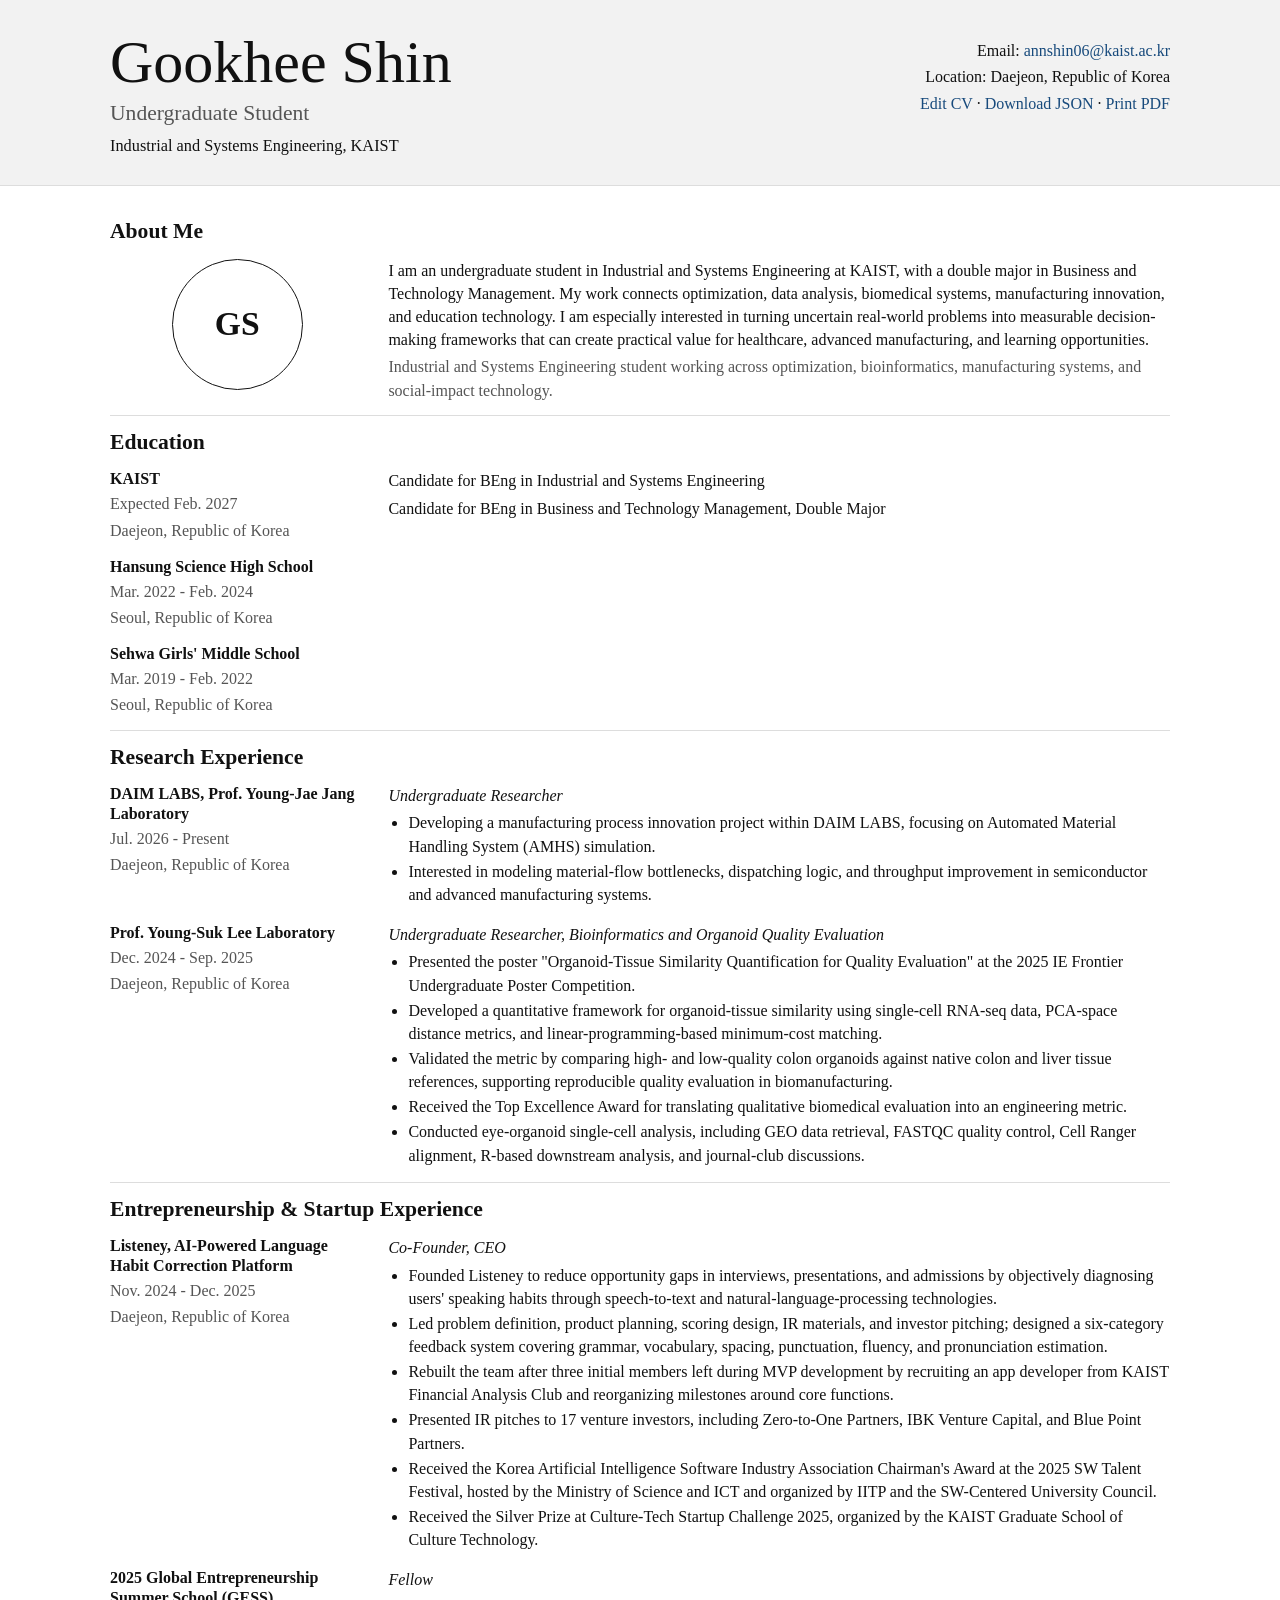
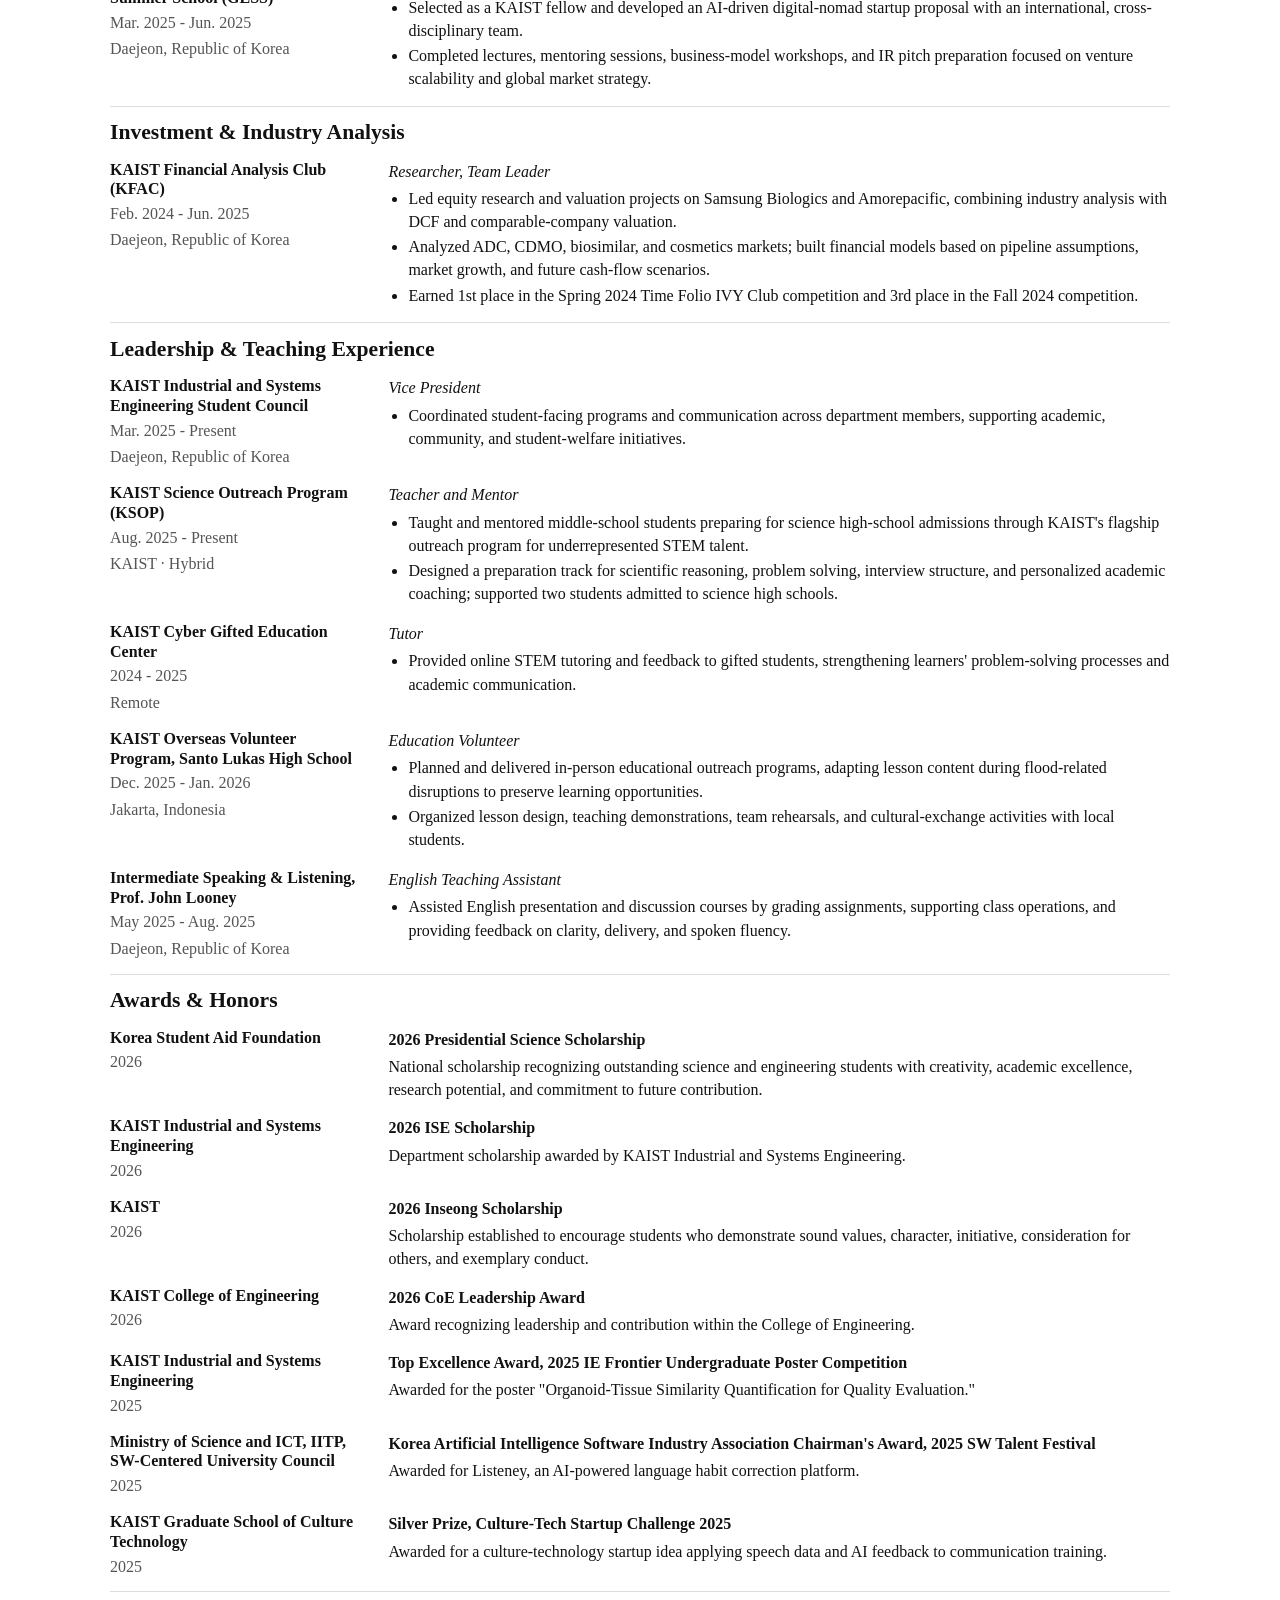
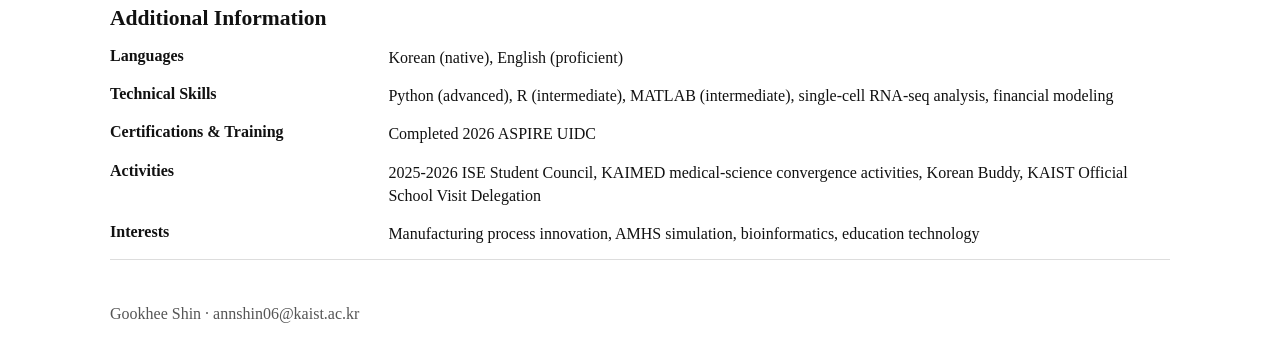
==== index.html @ 87520b7d "Initial academic CV site" ====
<!doctype html>
<html lang="en">
  <head>
    <meta charset="utf-8" />
    <meta name="viewport" content="width=device-width, initial-scale=1" />
    <title>Gookhee Shin_CV</title>
    <meta
      name="description"
      content="Academic CV website of Gookhee Shin, KAIST Industrial and Systems Engineering student."
    />
    <link rel="stylesheet" href="style.css" />
  </head>
  <body>
    <header class="site-header">
      <div class="container header-grid">
        <div class="header-left">
          <h1>Gookhee Shin</h1>
          <p class="subtitle">Undergraduate Student</p>
          <p class="affiliation">Industrial and Systems Engineering, KAIST</p>
        </div>
        <div class="header-right">
          <p>Email: <a href="mailto:annshin06@kaist.ac.kr">annshin06@kaist.ac.kr</a></p>
          <p>Location: Daejeon, Republic of Korea</p>
          <p class="no-print">
            <a href="editor.html">Edit CV</a>
            <span aria-hidden="true"> · </span>
            <button id="downloadJson" type="button">Download JSON</button>
            <span aria-hidden="true"> · </span>
            <button type="button" onclick="window.print()">Print PDF</button>
          </p>
        </div>
      </div>
    </header>

    <main class="page-content" aria-label="Content">
      <article id="cv" aria-live="polite"></article>
    </main>

    <footer class="site-footer">
      <div class="container">
        <p>Gookhee Shin · annshin06@kaist.ac.kr</p>
      </div>
    </footer>

    <script src="app.js"></script>
  </body>
</html>
---- style.css ----
:root {
  color-scheme: light;
  --paper: #ffffff;
  --ink: #111111;
  --muted: #555555;
  --line: #dddddd;
  --header: #f2f2f2;
  --link: #174a7c;
  --focus: #805500;
}

* {
  box-sizing: border-box;
}

html {
  scroll-behavior: smooth;
}

body {
  margin: 0;
  background: var(--paper);
  color: var(--ink);
  font-family: "Times New Roman", Times, serif;
  font-size: 16px;
  line-height: 1.45;
}

a {
  color: var(--link);
  text-decoration: none;
}

a:hover {
  text-decoration: underline;
}

button {
  padding: 0;
  border: 0;
  background: transparent;
  color: var(--link);
  font: inherit;
  cursor: pointer;
}

button:hover {
  text-decoration: underline;
}

button:focus-visible,
a:focus-visible,
textarea:focus-visible {
  outline: 3px solid var(--focus);
  outline-offset: 2px;
}

.container {
  width: min(100% - 2rem, 1060px);
  margin: 0 auto;
}

.site-header {
  padding: 2rem 0 1.7rem;
  border-bottom: 1px solid var(--line);
  background: var(--header);
}

.header-grid {
  display: grid;
  grid-template-columns: minmax(0, 1fr) minmax(16rem, 22rem);
  gap: 2rem;
  align-items: start;
}

.header-left h1 {
  margin: 0;
  font-size: clamp(2.3rem, 5vw, 3.75rem);
  line-height: 1;
  font-weight: 400;
  letter-spacing: 0;
}

.subtitle {
  margin: 0.35rem 0 0;
  font-size: 1.35rem;
  color: var(--muted);
}

.affiliation {
  margin: 0.3rem 0 0;
  font-size: 1.02rem;
}

.header-right {
  padding-top: 0.2rem;
  text-align: right;
}

.header-right p {
  margin: 0.22rem 0;
}

.page-content {
  padding: 1.25rem 0 1.6rem;
}

.list-container {
  padding: 0.85rem 0;
  border-bottom: 1px solid var(--line);
}

.list-container h3 {
  margin: 0 0 0.85rem;
  font-size: 1.35rem;
  line-height: 1.2;
  font-weight: 700;
}

.row {
  display: grid;
  grid-template-columns: minmax(10rem, 24%) minmax(0, 1fr);
  gap: 1.5rem;
}

.layout + .layout {
  margin-top: 0.95rem;
}

.details h4,
.details p,
.content p {
  margin: 0;
}

.details h4 {
  font-size: 1rem;
  line-height: 1.22;
}

.details p {
  margin-top: 0.2rem;
  color: var(--muted);
}

.content p + p {
  margin-top: 0.25rem;
}

.content ul {
  margin: 0.25rem 0 0;
  padding-left: 1.25rem;
}

.content li {
  margin: 0.12rem 0;
}

.about-row {
  align-items: start;
}

.profile-visual {
  display: flex;
  justify-content: center;
}

.profile-img,
.monogram {
  display: grid;
  place-items: center;
  width: 8.2rem;
  height: 8.2rem;
  border: 1px solid var(--ink);
  border-radius: 50%;
  color: var(--ink);
  background: #ffffff;
  font-size: 2.1rem;
  font-weight: 700;
}

.muted {
  color: var(--muted);
}

.compact {
  margin-top: 0.45rem;
}

.site-footer {
  padding: 1rem 0 1.5rem;
  color: var(--muted);
}

.site-footer p {
  margin: 0;
}

.error {
  color: #8a1f1f;
  font-family: ui-sans-serif, system-ui, -apple-system, BlinkMacSystemFont, "Segoe UI", sans-serif;
}

.toolbar {
  position: sticky;
  top: 0;
  z-index: 10;
  display: flex;
  align-items: center;
  justify-content: space-between;
  gap: 1rem;
  padding: 0.75rem clamp(1rem, 3vw, 2rem);
  border-bottom: 1px solid var(--line);
  background: rgba(255, 255, 255, 0.96);
  backdrop-filter: blur(8px);
  font-family: ui-sans-serif, system-ui, -apple-system, BlinkMacSystemFont, "Segoe UI", sans-serif;
}

.brand {
  display: inline-flex;
  align-items: center;
  gap: 0.65rem;
  color: var(--ink);
  text-decoration: none;
  font-weight: 700;
}

.monogram {
  width: 2.15rem;
  height: 2.15rem;
  font-family: "Times New Roman", Times, serif;
  font-size: 0.95rem;
}

.actions {
  display: flex;
  flex-wrap: wrap;
  gap: 0.5rem;
  justify-content: flex-end;
}

.button {
  display: inline-flex;
  align-items: center;
  gap: 0.4rem;
  min-height: 2.35rem;
  padding: 0.45rem 0.7rem;
  border: 1px solid #b9b9b9;
  border-radius: 4px;
  background: #ffffff;
  color: var(--ink);
  font: 700 0.9rem/1 ui-sans-serif, system-ui, -apple-system, BlinkMacSystemFont, "Segoe UI", sans-serif;
  text-decoration: none;
}

.button.primary {
  border-color: var(--ink);
  background: var(--ink);
  color: #ffffff;
}

.button svg {
  width: 1rem;
  height: 1rem;
  fill: none;
  stroke: currentColor;
  stroke-width: 2;
  stroke-linecap: round;
  stroke-linejoin: round;
}

.editor-body {
  background: #f4f4f4;
}

.editor-layout {
  display: grid;
  grid-template-columns: minmax(0, 1fr) minmax(16rem, 22rem);
  gap: 1rem;
  padding: clamp(1rem, 3vw, 2rem);
}

.editor-panel,
.help-panel {
  border: 1px solid #d5d5d5;
  border-radius: 6px;
  background: #ffffff;
  padding: 1rem;
}

.editor-header {
  display: flex;
  align-items: start;
  justify-content: space-between;
  gap: 1rem;
}

.editor-panel h1,
.help-panel h2 {
  margin: 0;
  font-family: ui-sans-serif, system-ui, -apple-system, BlinkMacSystemFont, "Segoe UI", sans-serif;
  font-size: 1.25rem;
}

.editor-panel p,
.help-panel li,
.status {
  font-family: ui-sans-serif, system-ui, -apple-system, BlinkMacSystemFont, "Segoe UI", sans-serif;
}

.editor-panel p {
  margin: 0.35rem 0 0;
  color: var(--muted);
}

.help-panel ol {
  margin: 0.75rem 0 0;
  padding-left: 1.25rem;
}

textarea {
  width: 100%;
  min-height: 70vh;
  margin-top: 1rem;
  padding: 1rem;
  border: 1px solid #c7c7c7;
  border-radius: 4px;
  resize: vertical;
  font: 0.9rem/1.5 ui-monospace, SFMono-Regular, Menlo, Consolas, "Liberation Mono", monospace;
  color: var(--ink);
  background: #ffffff;
}

.status {
  min-height: 1.25rem;
}

.status[data-state="ok"] {
  color: #155e38;
}

.status[data-state="error"] {
  color: #8a1f1f;
}

@media (max-width: 780px) {
  .header-grid,
  .row,
  .editor-layout {
    grid-template-columns: 1fr;
  }

  .header-right {
    text-align: left;
  }

  .profile-visual {
    justify-content: flex-start;
  }

  .profile-img {
    width: 6rem;
    height: 6rem;
    font-size: 1.5rem;
  }

  .toolbar,
  .editor-header {
    align-items: stretch;
    flex-direction: column;
  }

  .actions {
    justify-content: flex-start;
  }
}

@media print {
  body {
    font-size: 11pt;
  }

  .site-header {
    padding: 0 0 0.35in;
    background: #ffffff;
  }

  .container {
    width: 100%;
  }

  .page-content {
    padding: 0;
  }

  .list-container {
    padding: 0.18in 0;
  }

  .no-print,
  .site-footer,
  .toolbar {
    display: none !important;
  }

  a {
    color: var(--ink);
  }
}
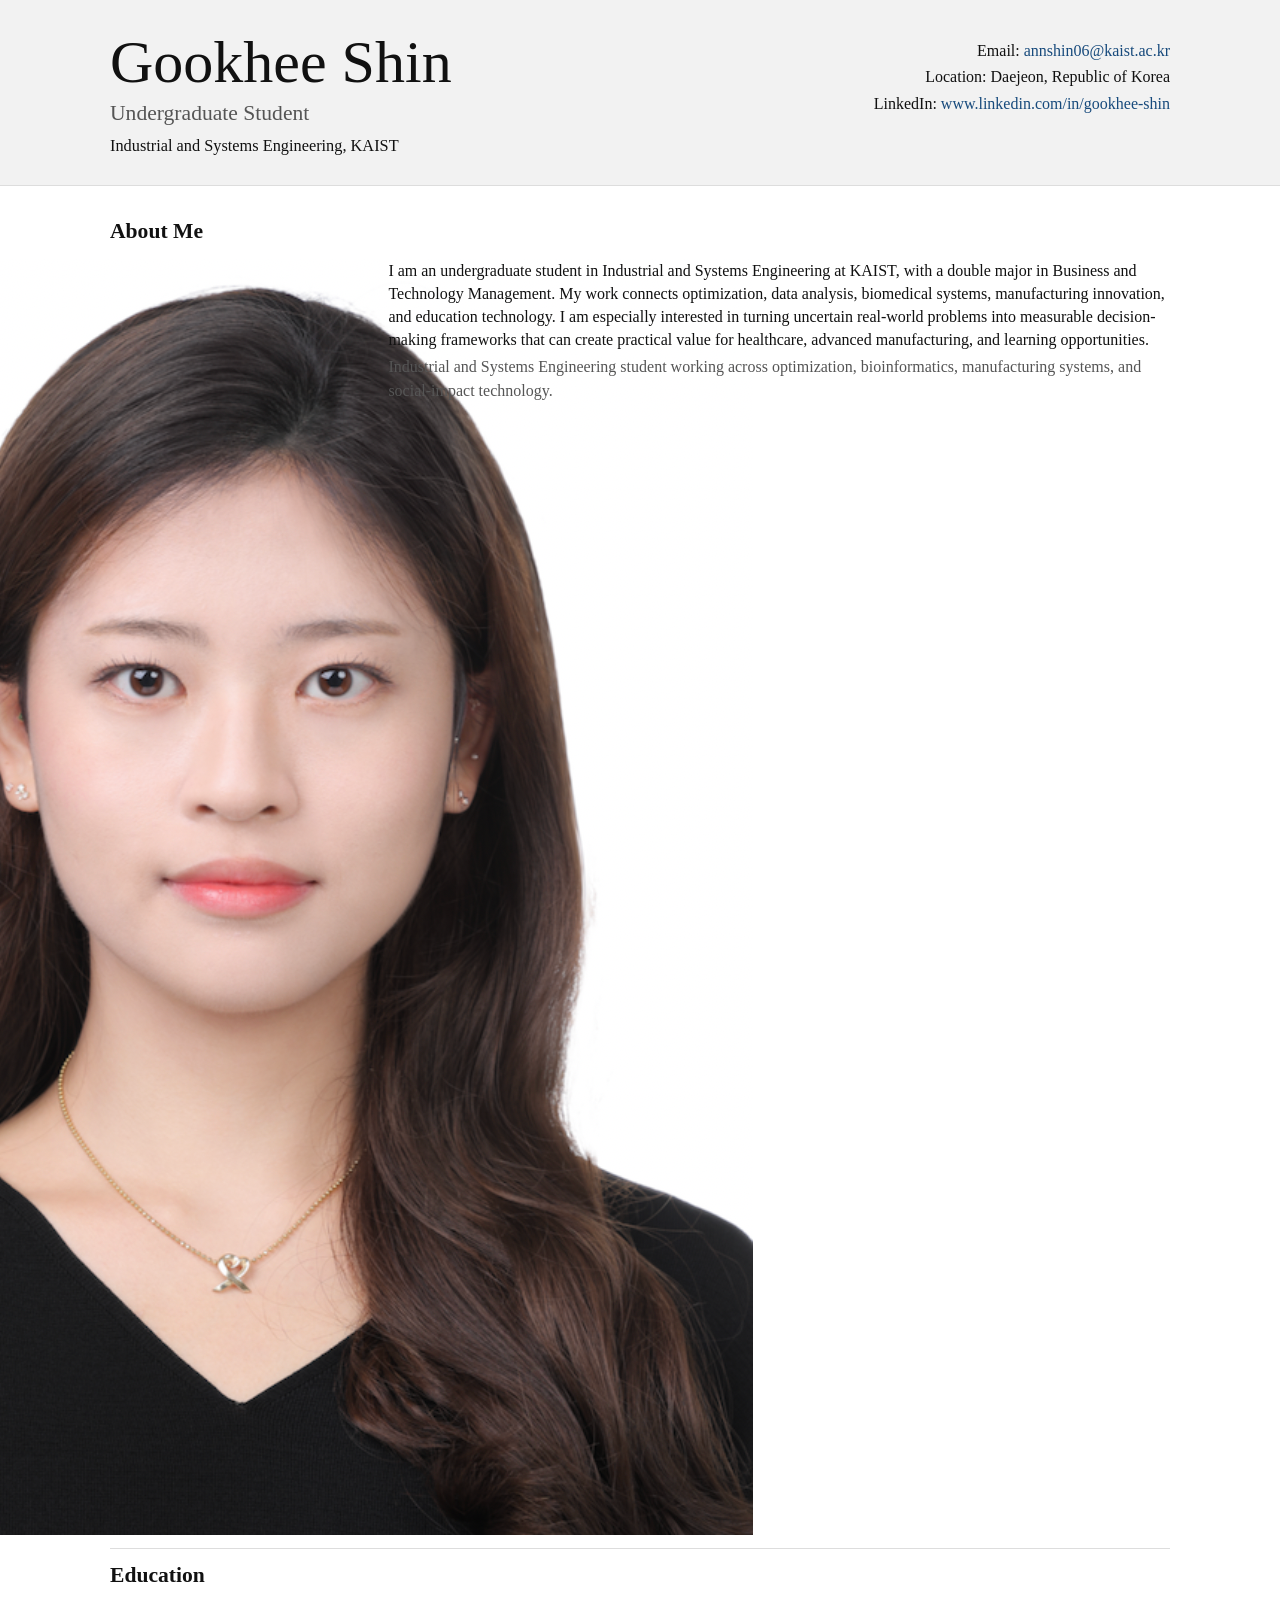
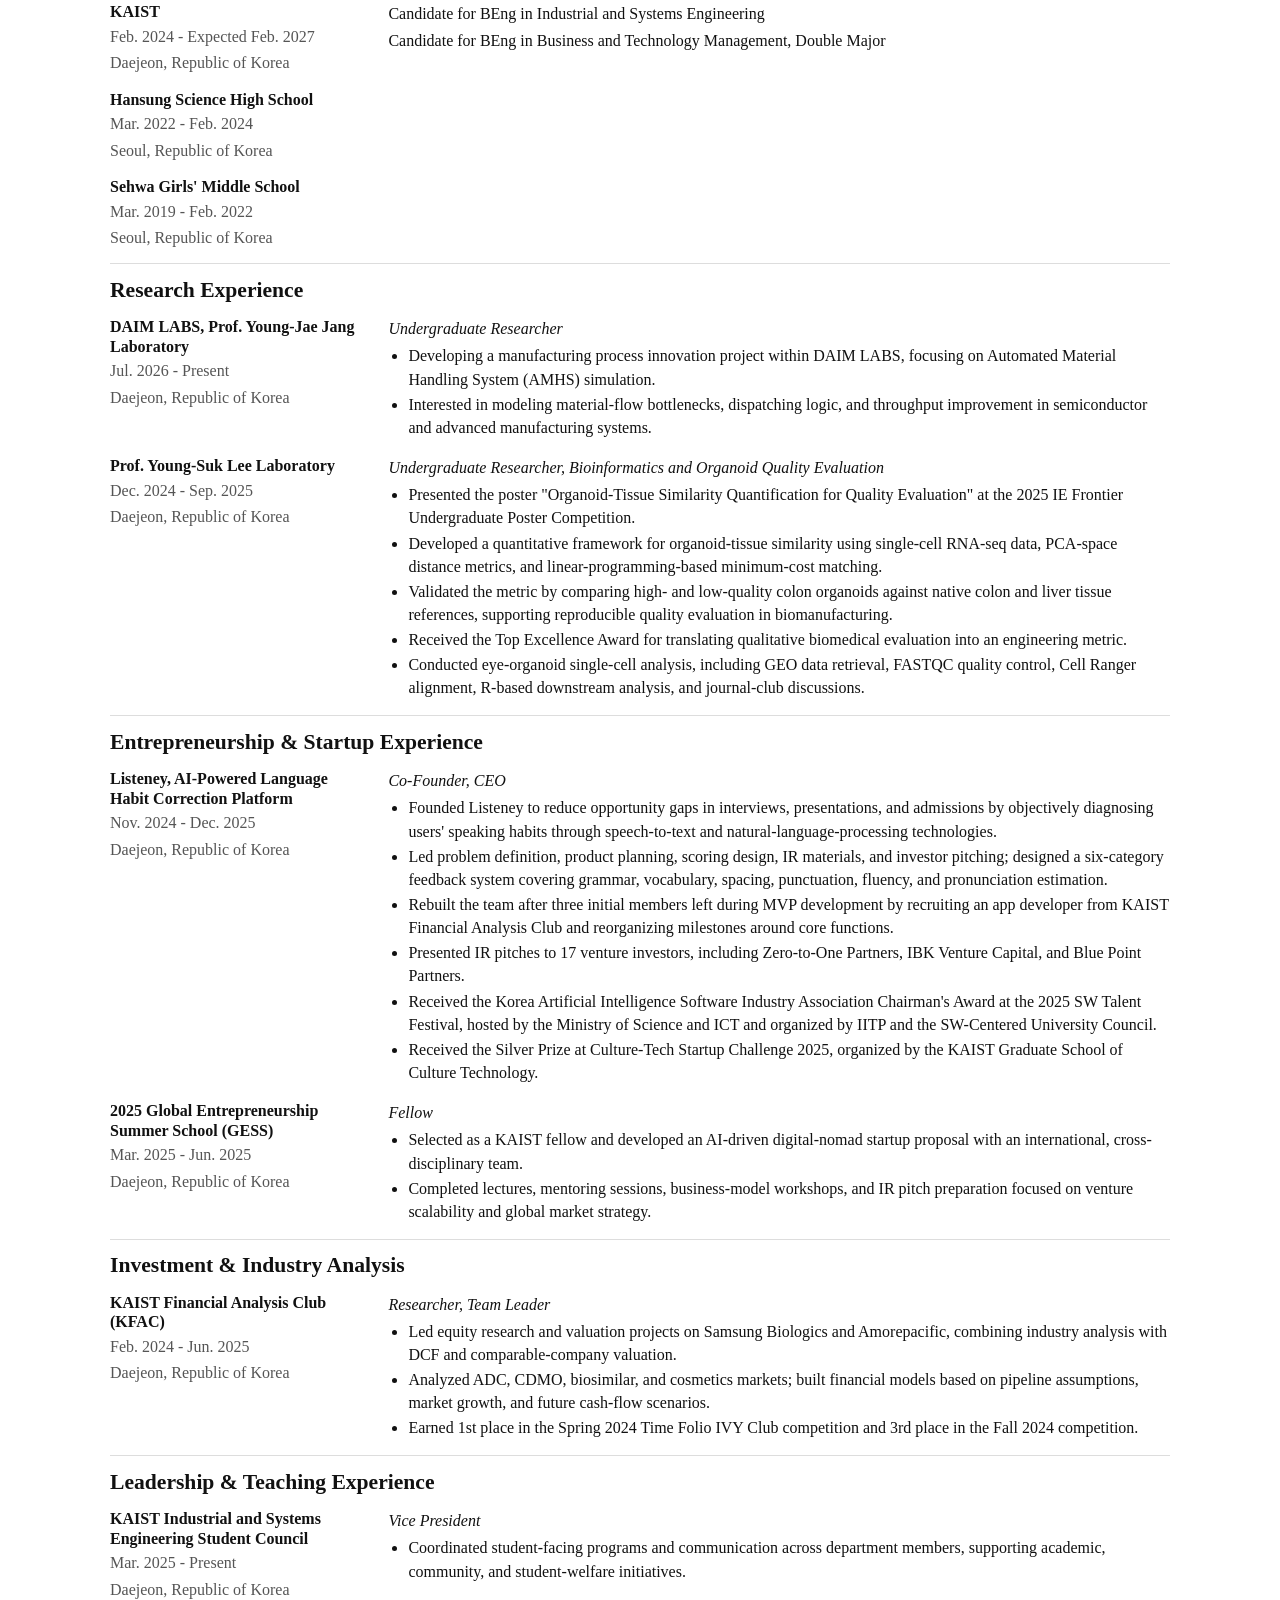
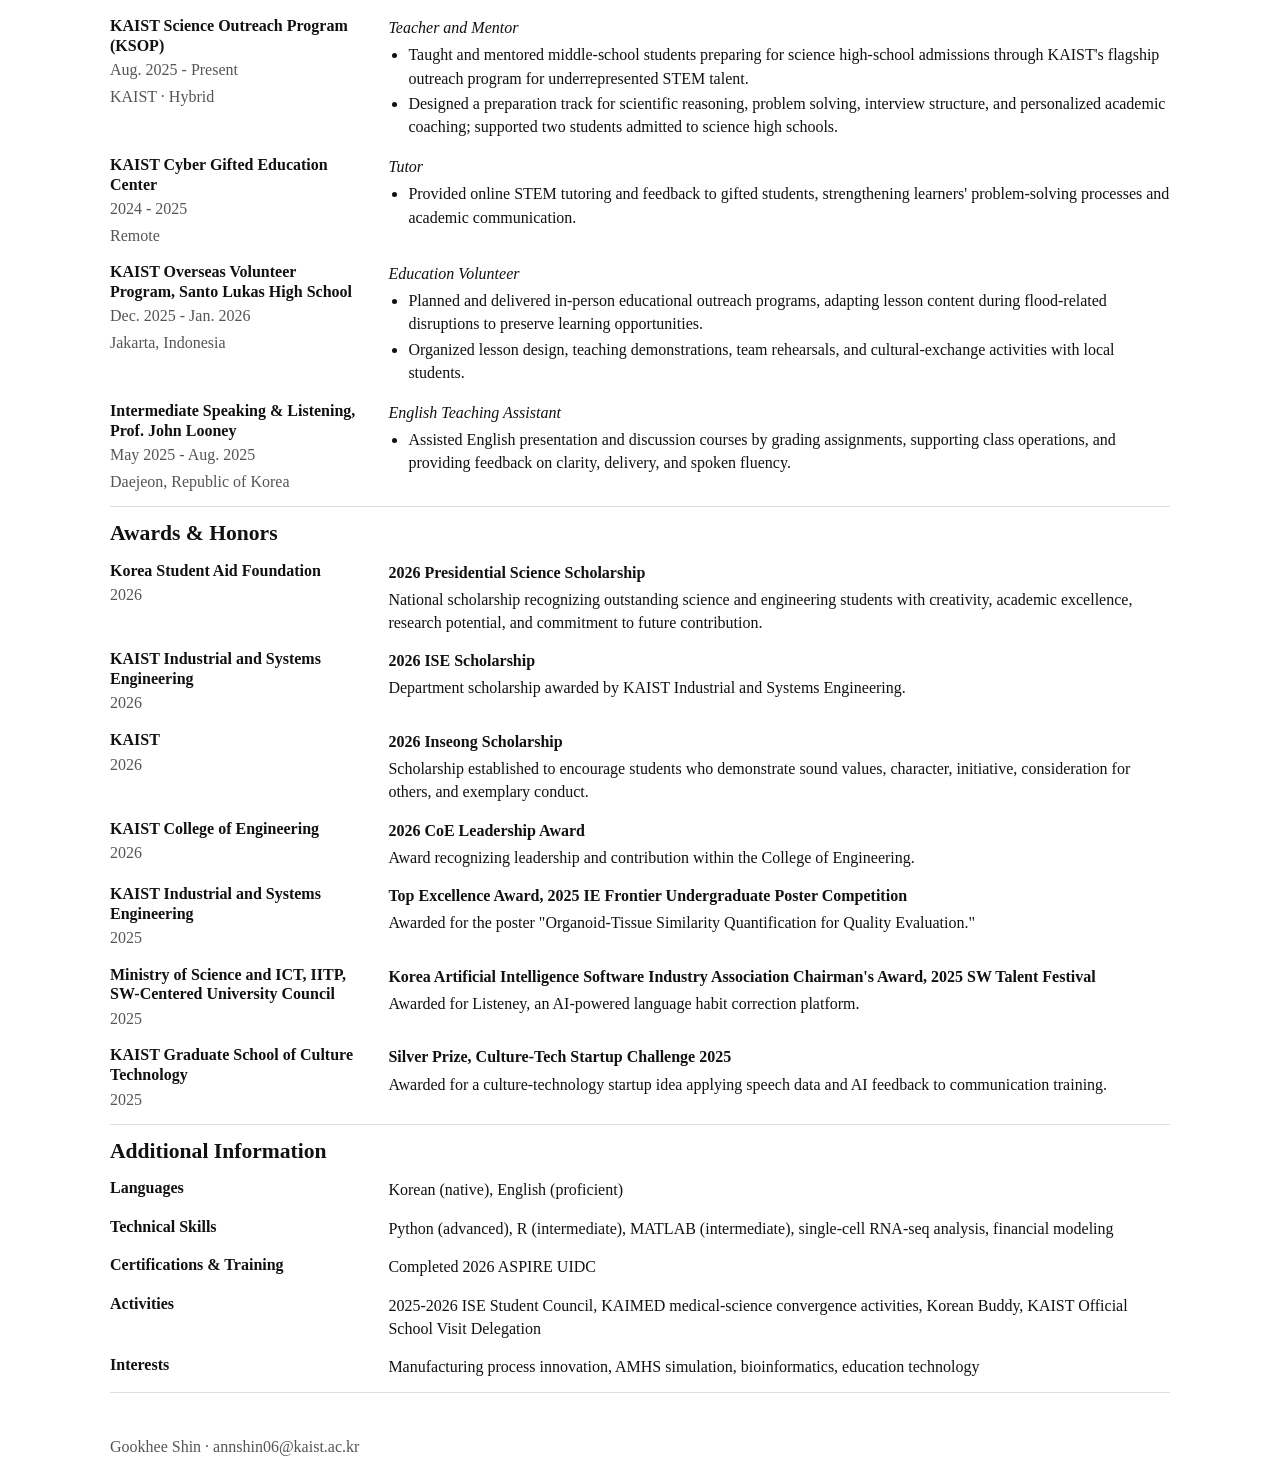
==== commit 60432d57: "Replace edit links with LinkedIn" ====
--- a/index.html
+++ b/index.html
@@ -21,13 +21,7 @@
         <div class="header-right">
           <p>Email: <a href="mailto:annshin06@kaist.ac.kr">annshin06@kaist.ac.kr</a></p>
           <p>Location: Daejeon, Republic of Korea</p>
-          <p class="no-print">
-            <a href="editor.html">Edit CV</a>
-            <span aria-hidden="true"> · </span>
-            <button id="downloadJson" type="button">Download JSON</button>
-            <span aria-hidden="true"> · </span>
-            <button type="button" onclick="window.print()">Print PDF</button>
-          </p>
+          <p>LinkedIn: <a href="https://www.linkedin.com/in/gookhee-shin">www.linkedin.com/in/gookhee-shin</a></p>
         </div>
       </div>
     </header>
--- a/style.css
+++ b/style.css
@@ -165,7 +165,16 @@
   justify-content: center;
 }
 
-.profile-img,
+.profile-img {
+  width: 8.2rem;
+  height: 8.2rem;
+  border: 1px solid var(--line);
+  border-radius: 50%;
+  object-fit: cover;
+  object-position: center 35%;
+  background: #ffffff;
+}
+
 .monogram {
   display: grid;
   place-items: center;
@@ -361,7 +370,6 @@
   .profile-img {
     width: 6rem;
     height: 6rem;
-    font-size: 1.5rem;
   }
 
   .toolbar,
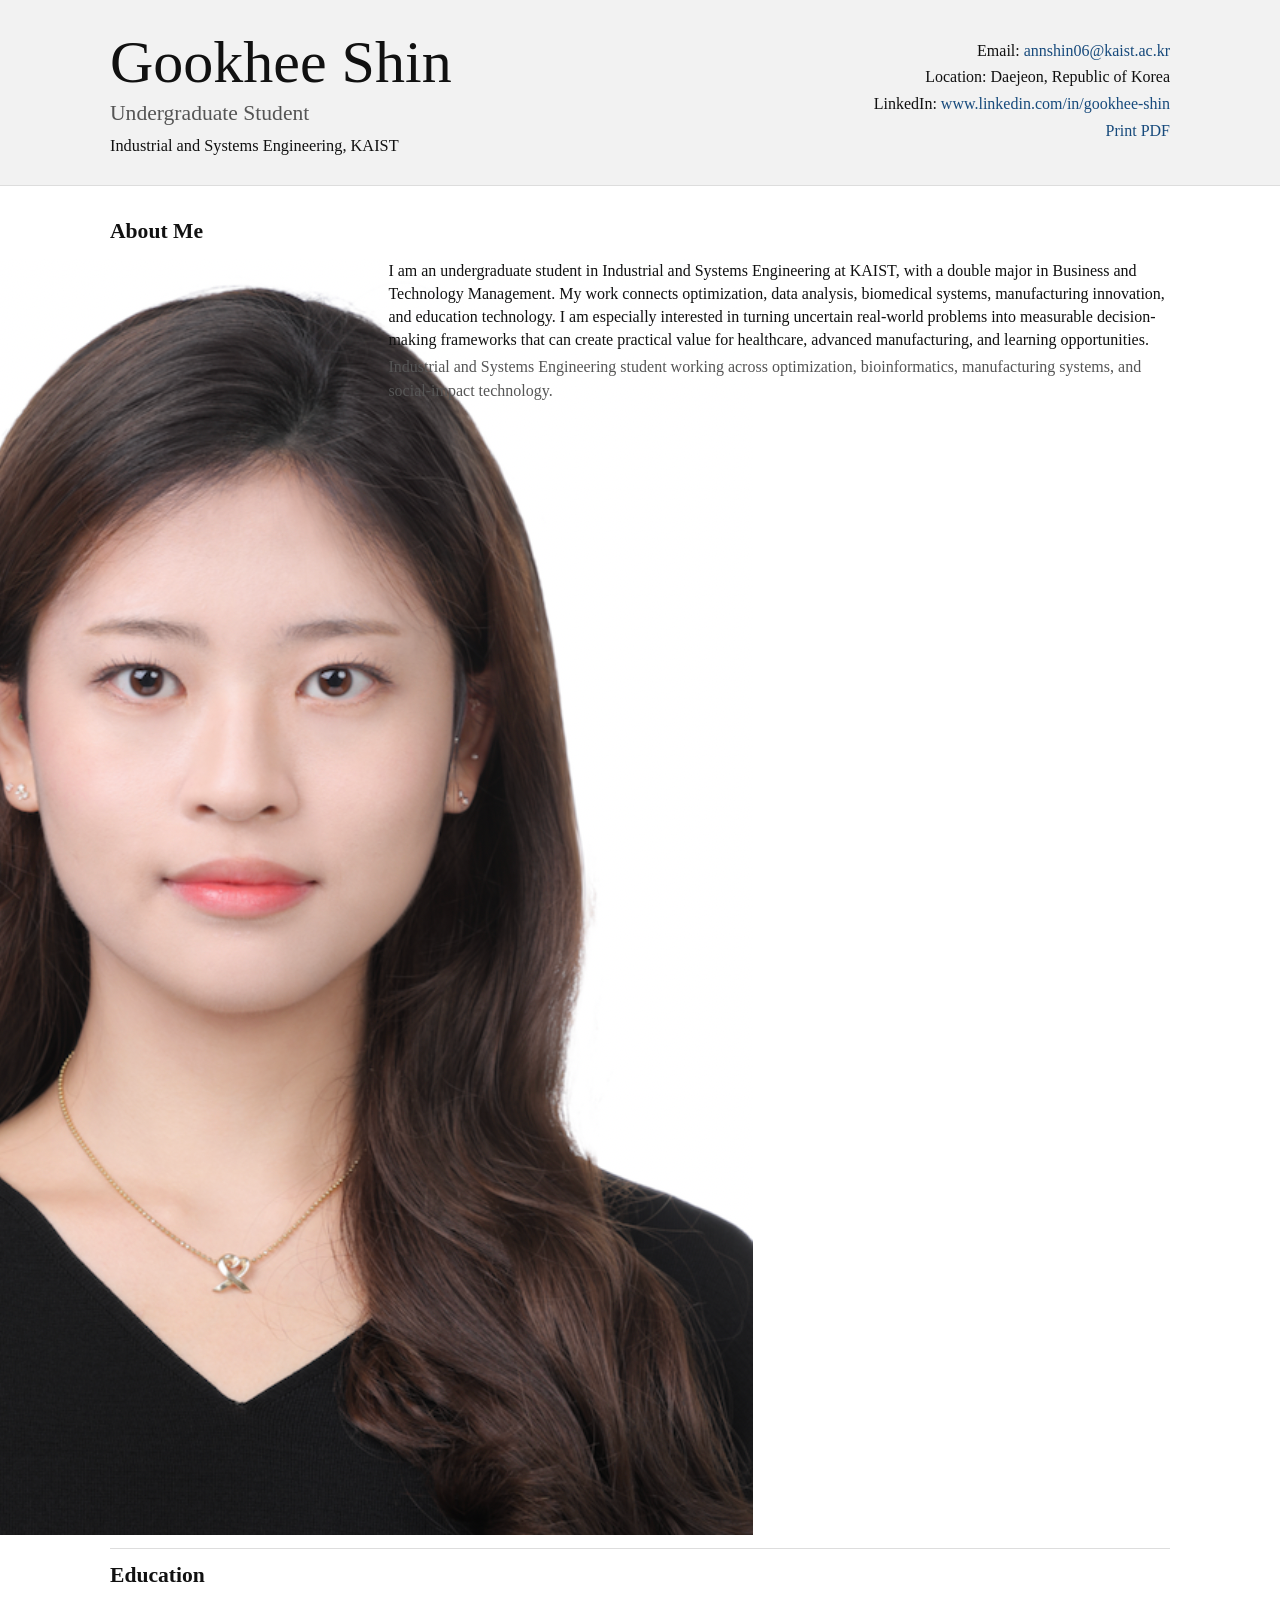
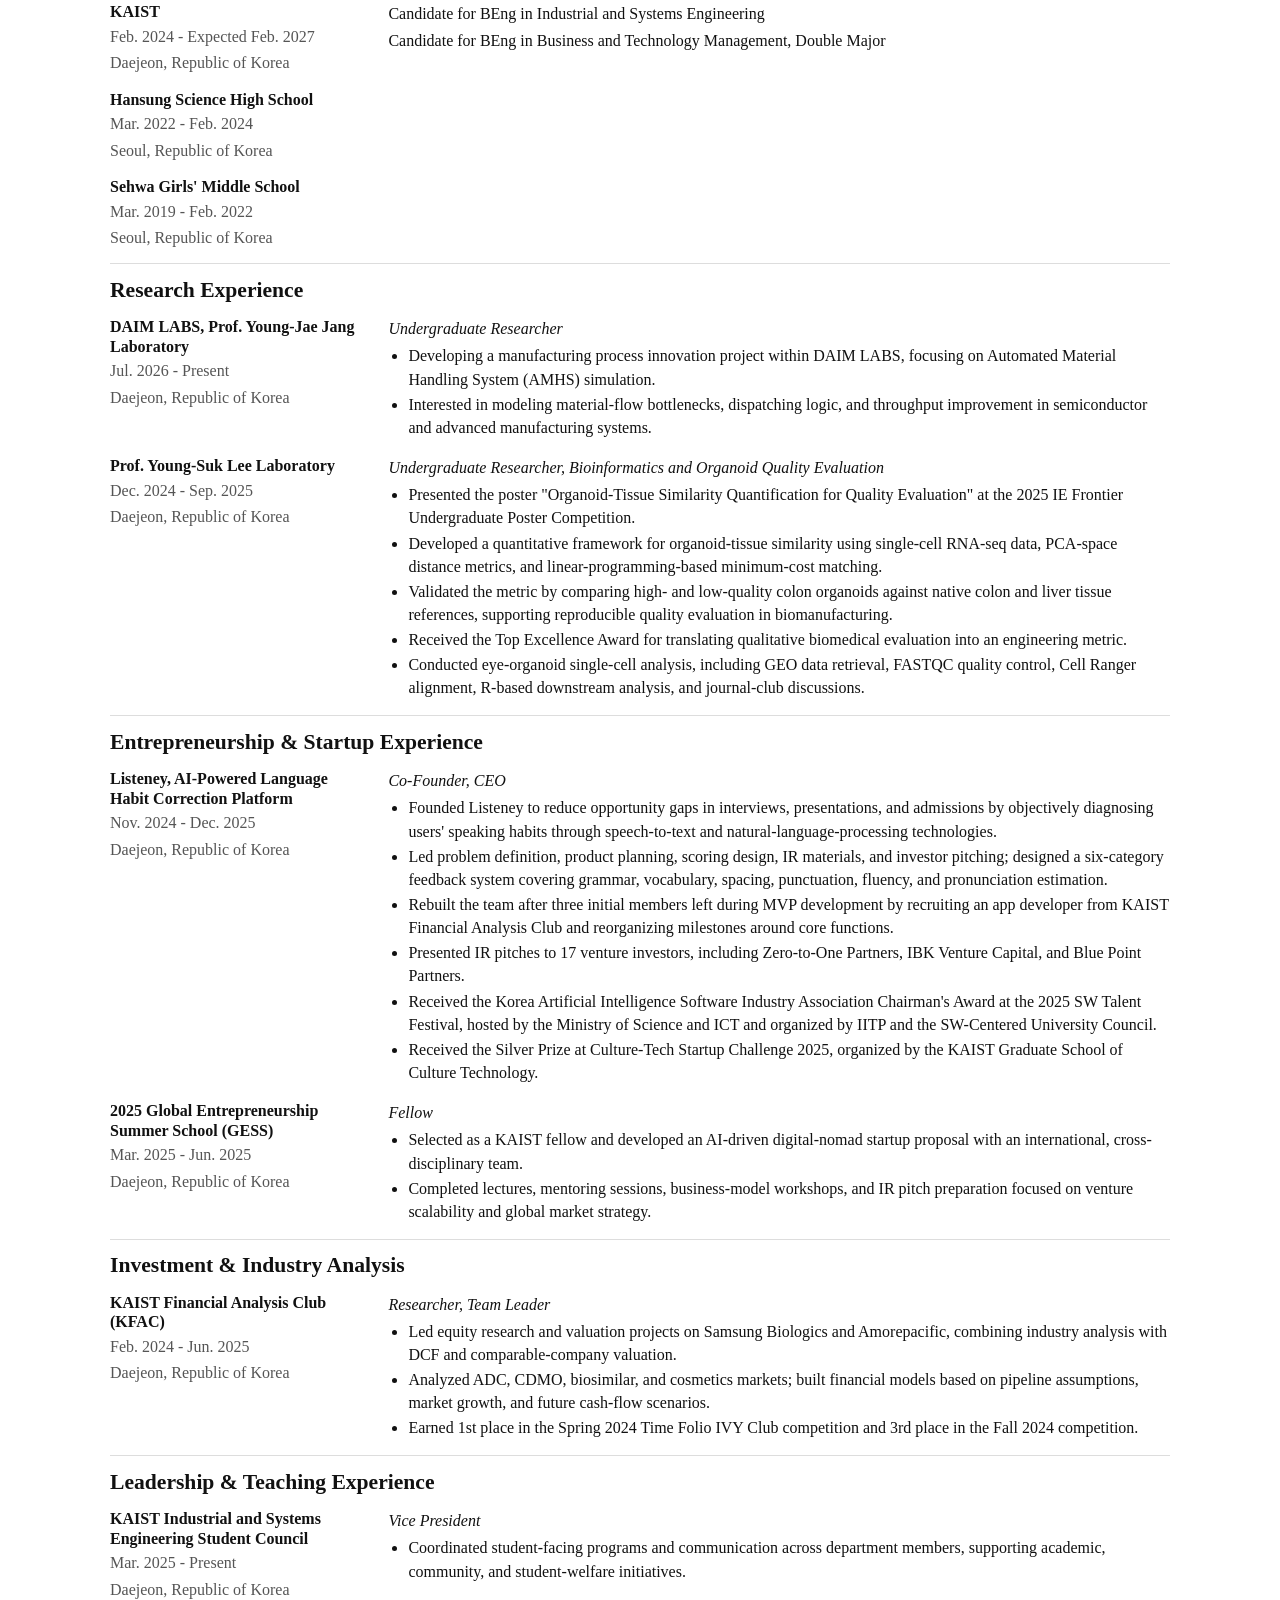
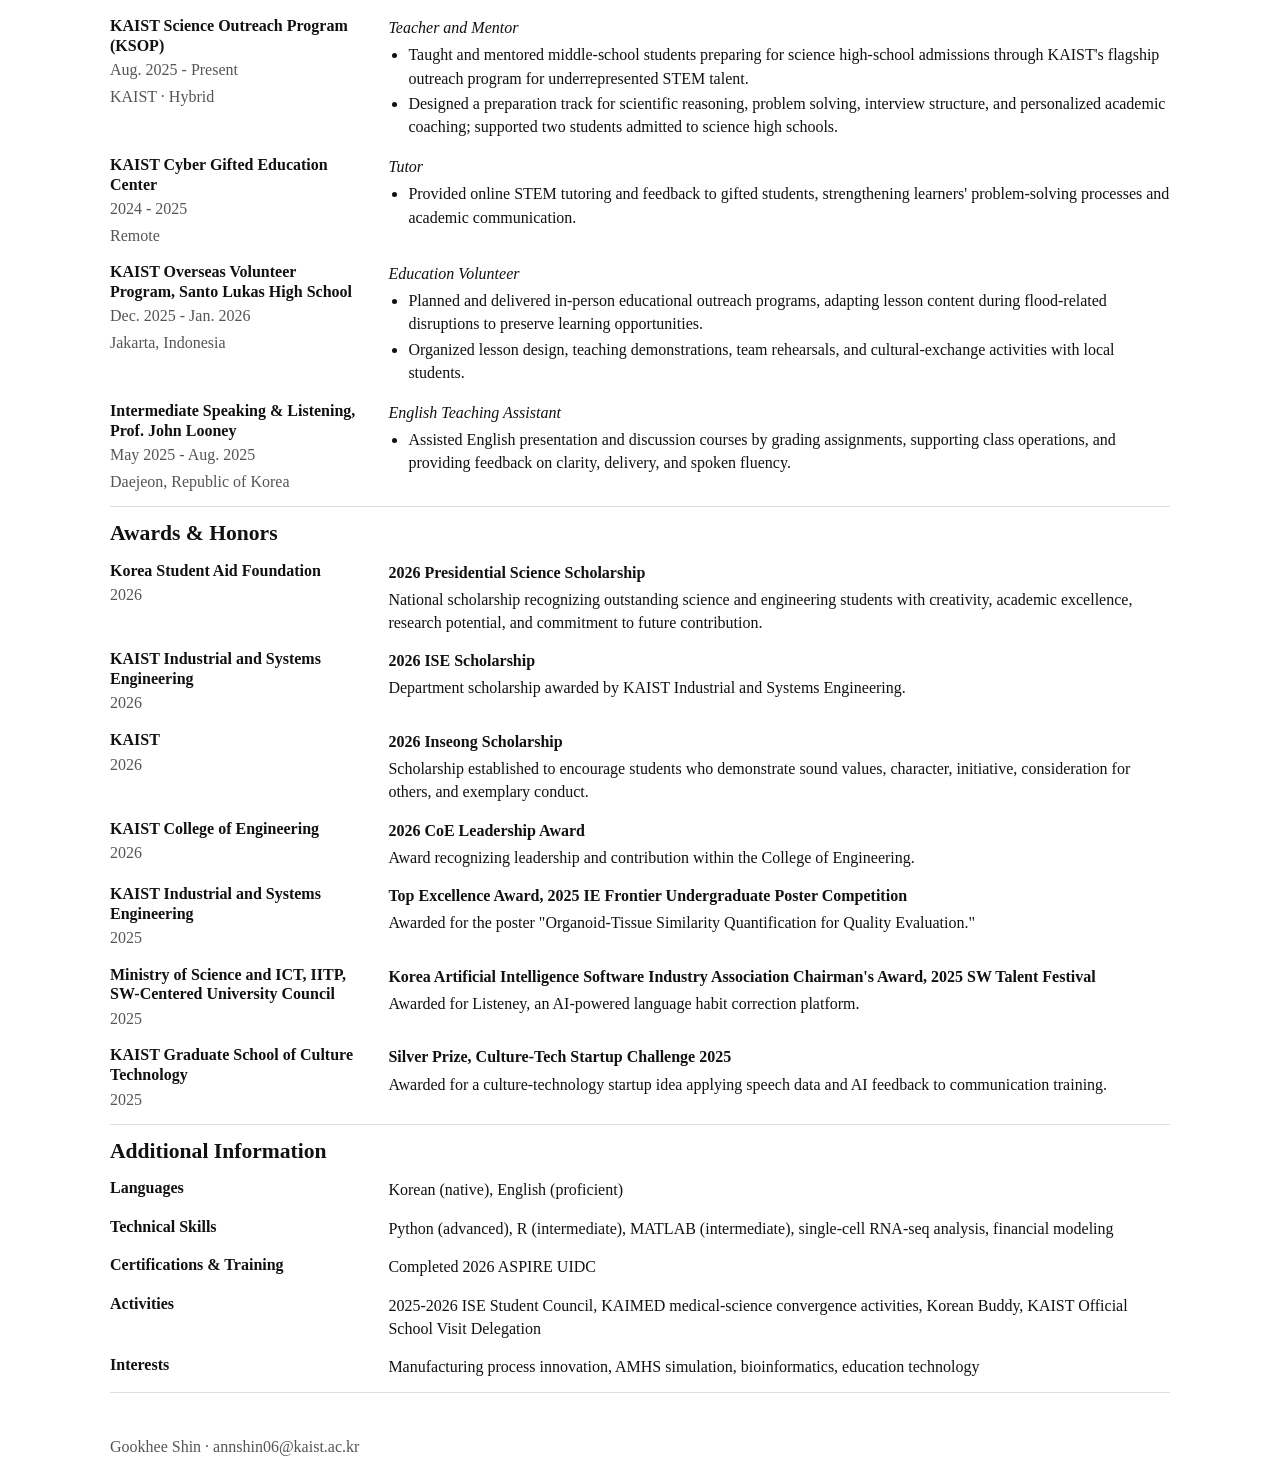
==== commit 99457c06: "Keep print PDF action on public CV" ====
--- a/index.html
+++ b/index.html
@@ -22,6 +22,7 @@
           <p>Email: <a href="mailto:annshin06@kaist.ac.kr">annshin06@kaist.ac.kr</a></p>
           <p>Location: Daejeon, Republic of Korea</p>
           <p>LinkedIn: <a href="https://www.linkedin.com/in/gookhee-shin">www.linkedin.com/in/gookhee-shin</a></p>
+          <p class="no-print"><button type="button" onclick="window.print()">Print PDF</button></p>
         </div>
       </div>
     </header>
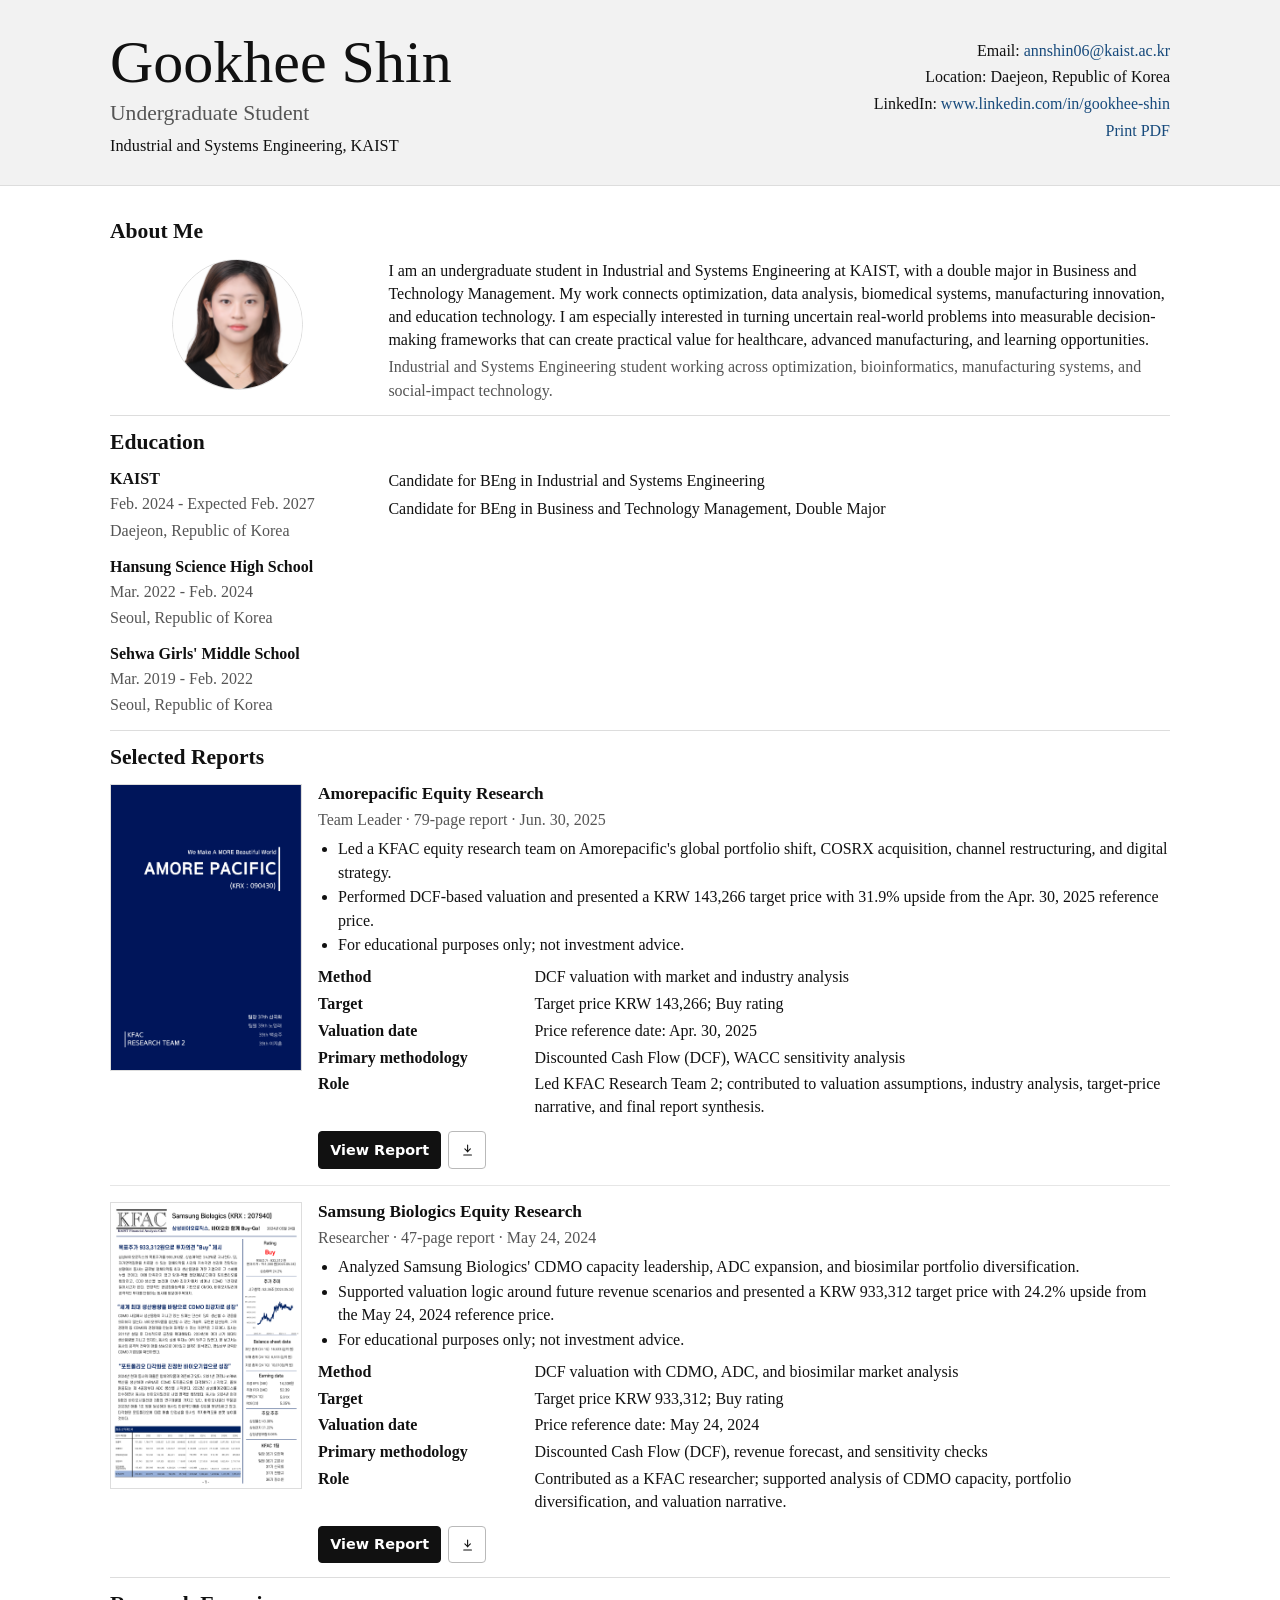
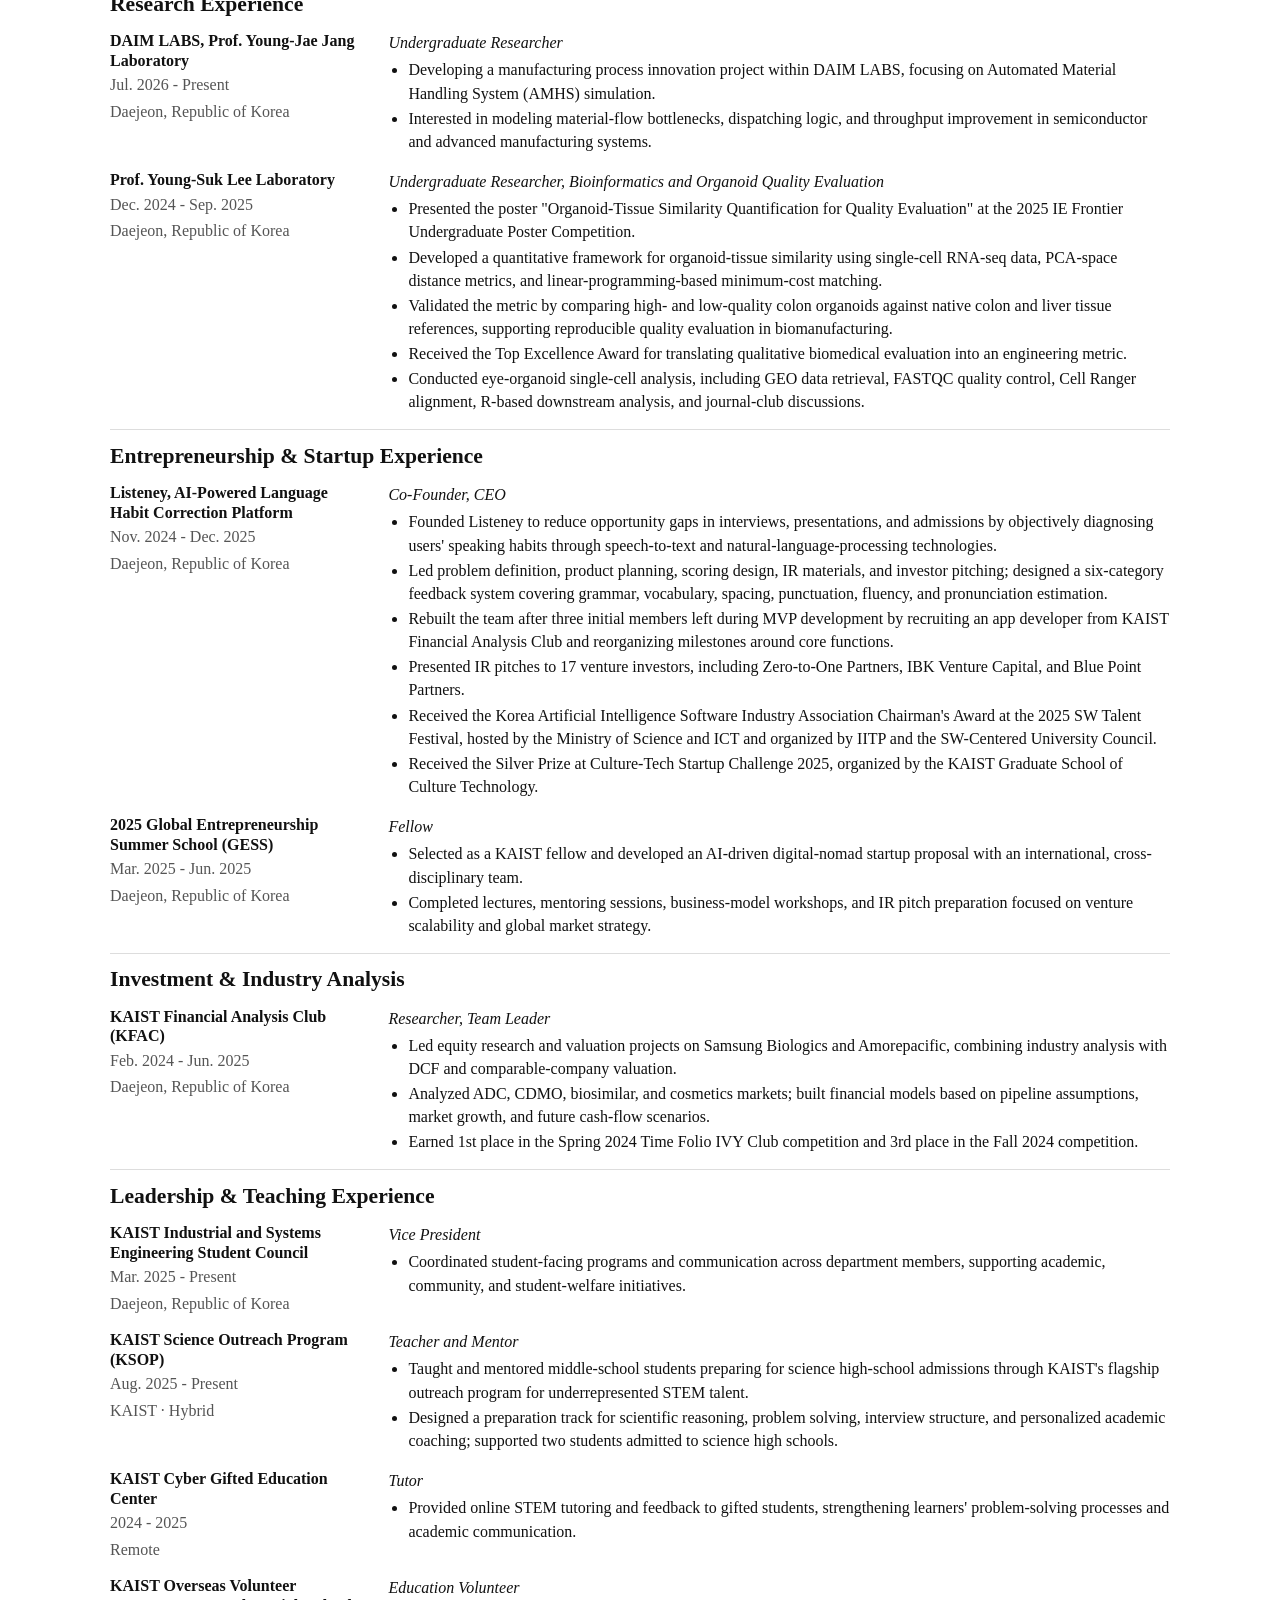
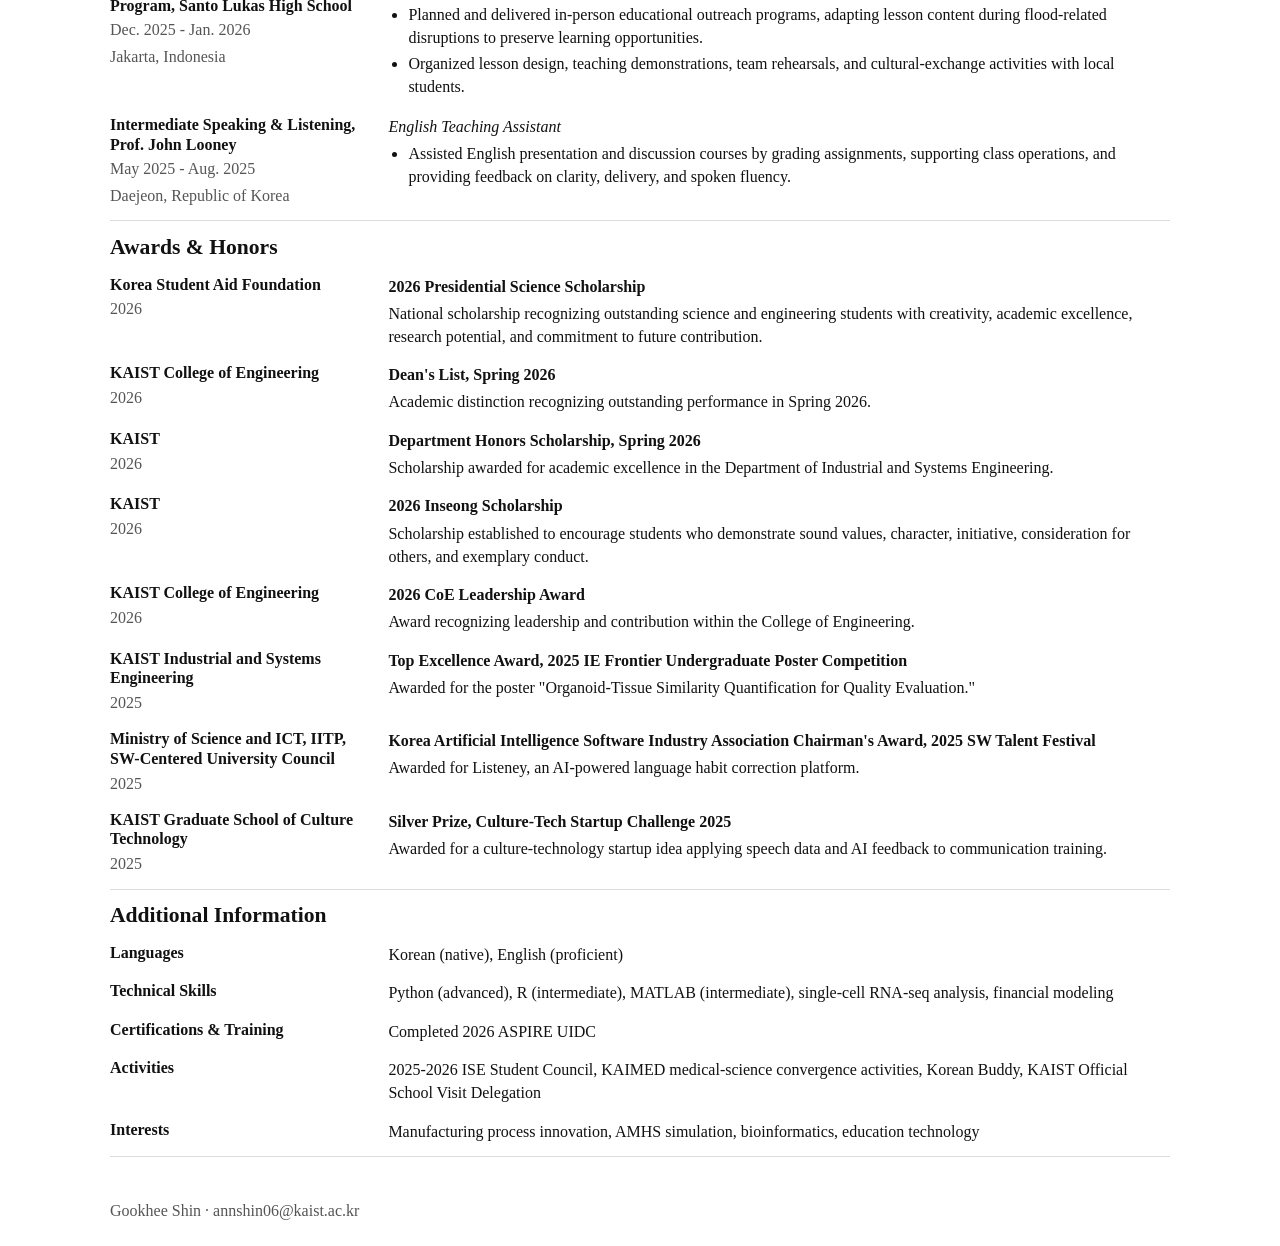
==== commit 0cd9826a: "Add report portfolio cards" ====
--- a/index.html
+++ b/index.html
@@ -37,6 +37,6 @@
       </div>
     </footer>
 
-    <script src="app.js"></script>
+    <script src="app.js?v=20260908-reports"></script>
   </body>
 </html>
--- a/style.css
+++ b/style.css
@@ -165,7 +165,8 @@
   justify-content: center;
 }
 
-.profile-img {
+.img,
+.img {
   width: 8.2rem;
   height: 8.2rem;
   border: 1px solid var(--line);
@@ -194,6 +195,97 @@
 
 .compact {
   margin-top: 0.45rem;
+}
+
+.report-grid {
+  display: grid;
+  gap: 1rem;
+}
+
+.report-card {
+  display: grid;
+  grid-template-columns: minmax(8rem, 12rem) minmax(0, 1fr);
+  gap: 1rem;
+  padding-top: 1rem;
+  border-top: 1px solid #e6e6e6;
+}
+
+.report-card:first-child {
+  padding-top: 0;
+  border-top: 0;
+}
+
+.report-thumb {
+  display: block;
+  align-self: start;
+  border: 1px solid var(--line);
+  background: #ffffff;
+  overflow: hidden;
+}
+
+.report-thumb img {
+  display: block;
+  width: 100%;
+  aspect-ratio: 2 / 3;
+  object-fit: cover;
+  object-position: top center;
+}
+
+.report-heading h4,
+.report-heading p {
+  margin: 0;
+}
+
+.report-heading h4 {
+  font-size: 1.08rem;
+  line-height: 1.2;
+}
+
+.report-heading p {
+  margin-top: 0.18rem;
+  color: var(--muted);
+}
+
+.report-summary {
+  margin: 0.4rem 0 0;
+  padding-left: 1.25rem;
+}
+
+.report-summary li {
+  margin: 0.1rem 0;
+}
+
+.report-facts {
+  display: grid;
+  gap: 0.22rem;
+  margin: 0.55rem 0 0;
+}
+
+.report-facts div {
+  display: grid;
+  grid-template-columns: minmax(7.5rem, 24%) minmax(0, 1fr);
+  gap: 0.75rem;
+}
+
+.report-facts dt,
+.report-facts dd {
+  margin: 0;
+}
+
+.report-facts dt {
+  font-weight: 700;
+}
+
+.report-actions {
+  display: flex;
+  flex-wrap: wrap;
+  gap: 0.45rem;
+  margin-top: 0.8rem;
+}
+
+.icon-button {
+  justify-content: center;
+  width: 2.35rem;
 }
 
 .site-footer {
@@ -355,10 +447,20 @@
 @media (max-width: 780px) {
   .header-grid,
   .row,
+  .report-card,
   .editor-layout {
     grid-template-columns: 1fr;
   }
 
+  .report-thumb {
+    max-width: 12rem;
+  }
+
+  .report-facts div {
+    grid-template-columns: 1fr;
+    gap: 0.05rem;
+  }
+
   .header-right {
     text-align: left;
   }
@@ -367,7 +469,8 @@
     justify-content: flex-start;
   }
 
-  .profile-img {
+  .profile-img,
+  .img {
     width: 6rem;
     height: 6rem;
   }
@@ -411,6 +514,14 @@
     display: none !important;
   }
 
+  .report-card {
+    display: block;
+  }
+
+  .report-card + .report-card {
+    margin-top: 0.18in;
+  }
+
   a {
     color: var(--ink);
   }
